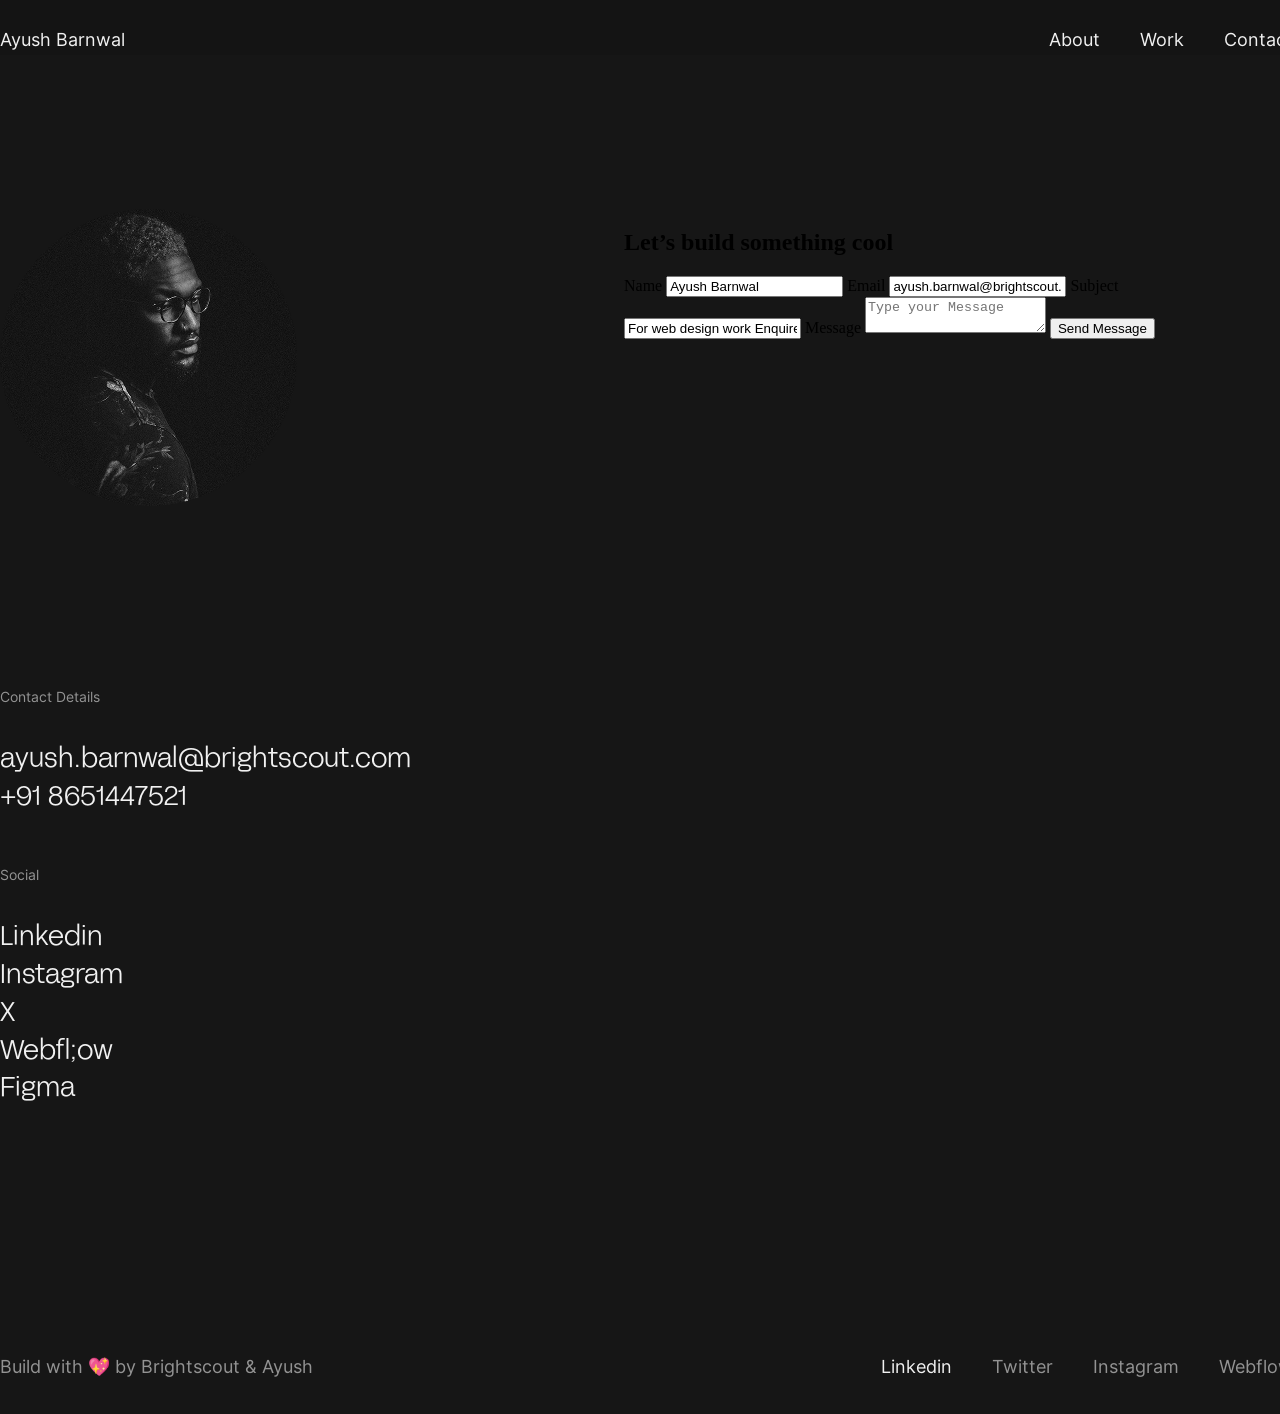
==== contact.html @ 2f176db7 "лаб5+новая страничка" ====
<!DOCTYPE html>
<html lang="en">
<head>
    <meta charset="UTF-8">
    <meta name="viewport" content="width=device-width, initial-scale=1.0">
    <link rel="stylesheet" href="styles/fonts.css">
    <link rel="stylesheet" href="styles/style.css">
    <title>Document</title>
</head>
<body>
    <header class="contact_header">
        <div class="navigation_container">
            <h1>Ayush Barnwal</h1>
            <nav>
                <ul class="nav">
                    <li><a class="nav__link" href="#">About</a></li>
                    <li><a class="nav__link" href="#">Work</a></li>
                    <li><a class="nav__link" href="#">Contact</a> </li>
                </ul>
            </nav>
        </div>
    </header>
    <main class="contact_main_container">
        <section class="contact_container">
            <div>
                <img src="./images/avatar_contact.png" alt="personal photo">
                <div>
                    <h2 class="title_contact_info">Contact Details</h2>
                    <ul class="contact_info_cont">
                        <li class="contact_info">ayush.barnwal@brightscout.com</li>
                        <li class="contact_info">+91 8651447521</li>
                    </ul>
                </div>
                <div>
                    <h3 class="title_contact_info">Social</h3>
                    <ul class="contact_info_cont">
                        <li><a class="contact_nav__link" href="#">Linkedin</a></li>
                        <li><a class="contact_nav__link" href="#">Instagram</a></li>
                        <li><a class="contact_nav__link" href="#">X</a></li>
                        <li><a class="contact_nav__link" href="#">Webfl;ow</a></li>
                        <li><a class="contact_nav__link" href="#">Figma</a></li>
                    </ul>
                </div>
            </div>
            <div>
                <h1>Let’s build something cool</h1>
                <form action="/submit" method="post">
                    <label for="name">Name</label>
                    <input type="text" name="name" placeholder="Type your Name" value="Ayush Barnwal">
                    <label for="email">Email</label>
                    <input type="email" name="email" placeholder="Type your Email" value="ayush.barnwal@brightscout.com">
                    <label for="subject">Subject</label>
                    <input type="text" name="subject" placeholder="Type your Subject" value="For web design work Enquire">
                    <label for="message">Message</label>
                    <textarea type="text" name="message" placeholder="Type your Message"></textarea>
                    <button type="submit">Send Message</button>
                </form>
            </div>
        </section>
    </main>
    <footer>
        <div class="footer_container">
            <div class="footer_nav_container">
                <span>Build with 💖 by Brightscout & Ayush</span>
                <nav>
                    <ul class="footer_nav">
                        <li><a class="footer_nav__link" href="#">Linkedin</a></li>
                        <li><a class="footer_nav__link" href="#">Twitter</a></li>
                        <li><a class="footer_nav__link" href="#">Instagram</a> </li>
                        <li><a class="footer_nav__link" href="#">Webflow</a> </li>
                    </ul>
                </nav>
            </div>
        </div>
    </footer>
</body>
</html>
---- styles/fonts.css ----
@font-face {
    font-family: 'Inter';
    src: url(../fonts/Inter-Regular.otf);
    font-weight: normal;
    font-style: normal;
    font-display: swap;
}

@font-face {
    font-family: 'AcidGrotesk';
    src: url(../fonts/AcidGrotesk-Regular.otf);
    font-weight: normal;
    font-style: normal;
    font-display: swap;
}

/* @font-face {
    font-family: 'Urania-ExtraLight';
    src: url(../fonts/Urania-ExtraLight.ttf);
    font-style: normal;
    font-display: swap;
} */
---- styles/style.css ----
*{
    box-sizing: border-box;
}

body {
    margin: 0;
    display: flex;
    height: 100%;
    flex-direction: column;
    background-color: #F1F1F1;
}

.main_header{
    display: flex;
    flex-direction: column;
    width: 100%;
    min-height: 900px;
    background-image: url("../images/main_image.jpg");
    background-repeat: no-repeat;
    background-size: contain;
    background-position: center;
    background-color: #141414;
}

.contact_header {
    display: flex;
    flex-direction: column;
    width: 100%;
    background-color: #141414;
}

.navigation_container {
    display: flex;
    justify-content: space-between;
    align-items: center;
    margin: 0 auto;
    padding-top: 26px;
    width: 1293px;
}

.navigation_container h1{
    margin: 0;
    font-size: 18px;
    font-family: 'Inter', serif;
    font-weight: 400;
    line-height: 160%;
    color: #F1F1F1;
}

.nav{
    margin: 0 auto;
    justify-content: space-between;
    display: flex;
    list-style-type: none;
    font-family: 'Inter', serif;
    font-size: 18px;
    font-weight: 400;
    line-height: 160%;
    gap: 40px;
}

.nav__link {
    text-decoration: none;
    color: #F1F1F1;
}

.title {
    margin-top: auto;
    margin-bottom: 49px;
    text-align: center;
    font-family: 'AcidGrotesk', sans-serif;
    font-size: 150px;
    font-weight: 400;
    color: #F1F1F1;
}

.main_container {
    margin: auto;
    width: 1280px;
}

.contact_main_container {
    background-color: #161616;
}

main {
    flex-grow: 1;
}

.main_title {
    margin: 0;
    font-family: 'AcidGrotesk', sans-serif;
    font-size: 40px;
    font-weight: 400;
    font-style: normal;
    color: #939393;
}

main p{
    margin: 0 auto;
    font-family: 'AcidGrotesk', sans-serif;
    font-size: 40px;
    font-style: normal;
    font-weight: 400;
    color: #161616;
}

main img{
    max-width: 100%;
}

.about_container {
    display: grid;
    grid-template-columns: 433px 1fr;
    align-self: center;
    margin: 162px auto 0;
    padding-bottom: 158px;
    border-bottom: 1px solid #939393;
}

.work_container {
    display: grid;
    grid-template-columns: 433px 1fr;
    align-self: center;
    margin: 115px auto 0;
    padding-bottom: 158px;
}

.worklist_container{
    margin: 0;
    padding: 0;
    list-style-type: none;
}

.worklist_item {
    display: flex;
    justify-content: space-between;
    align-items: center;
    height: 172px;
    border-bottom: 1px solid #939393;
}

.worklist_item:first-child{
    height: 120px;
    align-items: start;
}

.worklist_item:last-child {
    height: 120px;
    align-items: end;
    border: none;
}

.worklist_item h4 {
    font-family: 'AcidGrotesk', sans-serif;
    font-size: 40px;
    font-weight: 400;
    font-style: normal;
    margin: 0 auto;
    margin-bottom: 18px;
    color: #161616;
}

.worklist_item p {
    margin: 0;
    font-family: 'Inter', serif;
    font-size: 14px;
    font-weight: 400;
    font-style: normal;
    line-height: 160%;
    color: #161616;
}

.worklist_item button {
    border: none;
    height: 68px;
}

.svg_plus {
    border-radius: 180px;
    cursor: pointer;
}

.svg_plus_active {
    border-radius: 180px;
    cursor: pointer;
    fill: #161616;
    stroke: #F1F1F1;
}

.testimonials_container {
    display: grid;
    grid-template-columns: 433px 1fr;
    align-self: center;
    margin: 158px auto 0;
    margin-bottom: 99px;
}

.review_container {
    width: 839px;
}

.reviewer_container {
    display: flex;
    align-items: center;
    margin-top: 28px;
    margin-bottom: 120px;
    gap: 12px;
}

.reviewer_container img {
    width: 64px;
    height: 64px;
}

.reviewer_text{
    margin: 0 auto;
    font-family: 'Inter', serif;
    font-size: 14px;
    font-weight: 400;
    font-style: normal;
    line-height: 160%;
    color: #161616;
}

footer {
    display: flex;
    flex-direction: column;
    background-color: #161616;
}

.footer_container {
    width: 1293px;
    margin: 0 auto;
    margin-bottom: 32px;
}

.footer_info {
    margin-top: 136px;
    margin-bottom: 119px;
}

footer img {
    width: 85px;
    height: 85px;
}

.footer_info p {
    margin-top: 95px;
    margin-bottom: 95px;
    text-align: left;
    font-family: 'AcidGrotesk', sans-serif;
    font-size: 91px;
    font-weight: 400;
    color: #F1F1F1;
}

footer button {
    padding: 14px 28px;
    border: none;
    border-radius: 170px;
    background: #F1F1F1;
    color: #161616;
    cursor: pointer;
    font-family: 'Inter', serif;
    font-size: 18px;
    font-weight: 400;
}

.footer_nav_container {
    margin-top: auto;
    display: flex;
    justify-content: space-between;
    align-items: center;
}

.footer_nav_container span{
    margin: 0;
    font-size: 18px;
    font-family: 'Inter', serif;
    font-weight: 400;
    line-height: 160%;
    color: #939393;
}

.footer_nav{
    margin: 0 auto;
    justify-content: space-between;
    display: flex;
    list-style-type: none;
    font-family: 'Inter', serif;
    font-size: 18px;
    font-weight: 400;
    line-height: 160%;
    gap: 40px;
}

.footer_nav__link {
    text-decoration: none;
    color: #939393;
}


li:first-child .footer_nav__link {
    color: #F1F1F1;
}

.contact_container {
    display: grid;
    grid-template-columns: 624px 2fr;
    margin: auto;
    width: 1280px;
    margin-top: 154px;
    margin-bottom: 248px;
}

.contact_container img {
    margin-bottom: 176px;
    width: 297px;
    height: 297px;
}

.contact_container h2  {
    margin: 0;
    margin-bottom: 30px;
    font-family: 'Inter', serif;
    font-size: 14px;
    font-weight: 400;
    line-height: 160%;
    color: #939393;
}

.contact_container h3 {
    margin: 0;
    margin-bottom: 30px;
    margin-top: 50px;
    font-family: 'Inter', serif;
    font-size: 14px;
    font-weight: 400;
    line-height: 160%;
    color: #939393;
}

.contact_info_cont {
    margin: 0;
    padding: 0;
}

.contact_info {
    font-family: 'AcidGrotesk', sans-serif;
    font-size: 27px;
    font-weight: 400;
    line-height: 140%;
    list-style-type: none;
    color: #F1F1F1;
}

.contact_nav__link {
    text-decoration: none;
    font-family: 'AcidGrotesk', sans-serif;
    font-size: 27px;
    font-weight: 400;
    line-height: 140%;
    color: #F1F1F1;
}
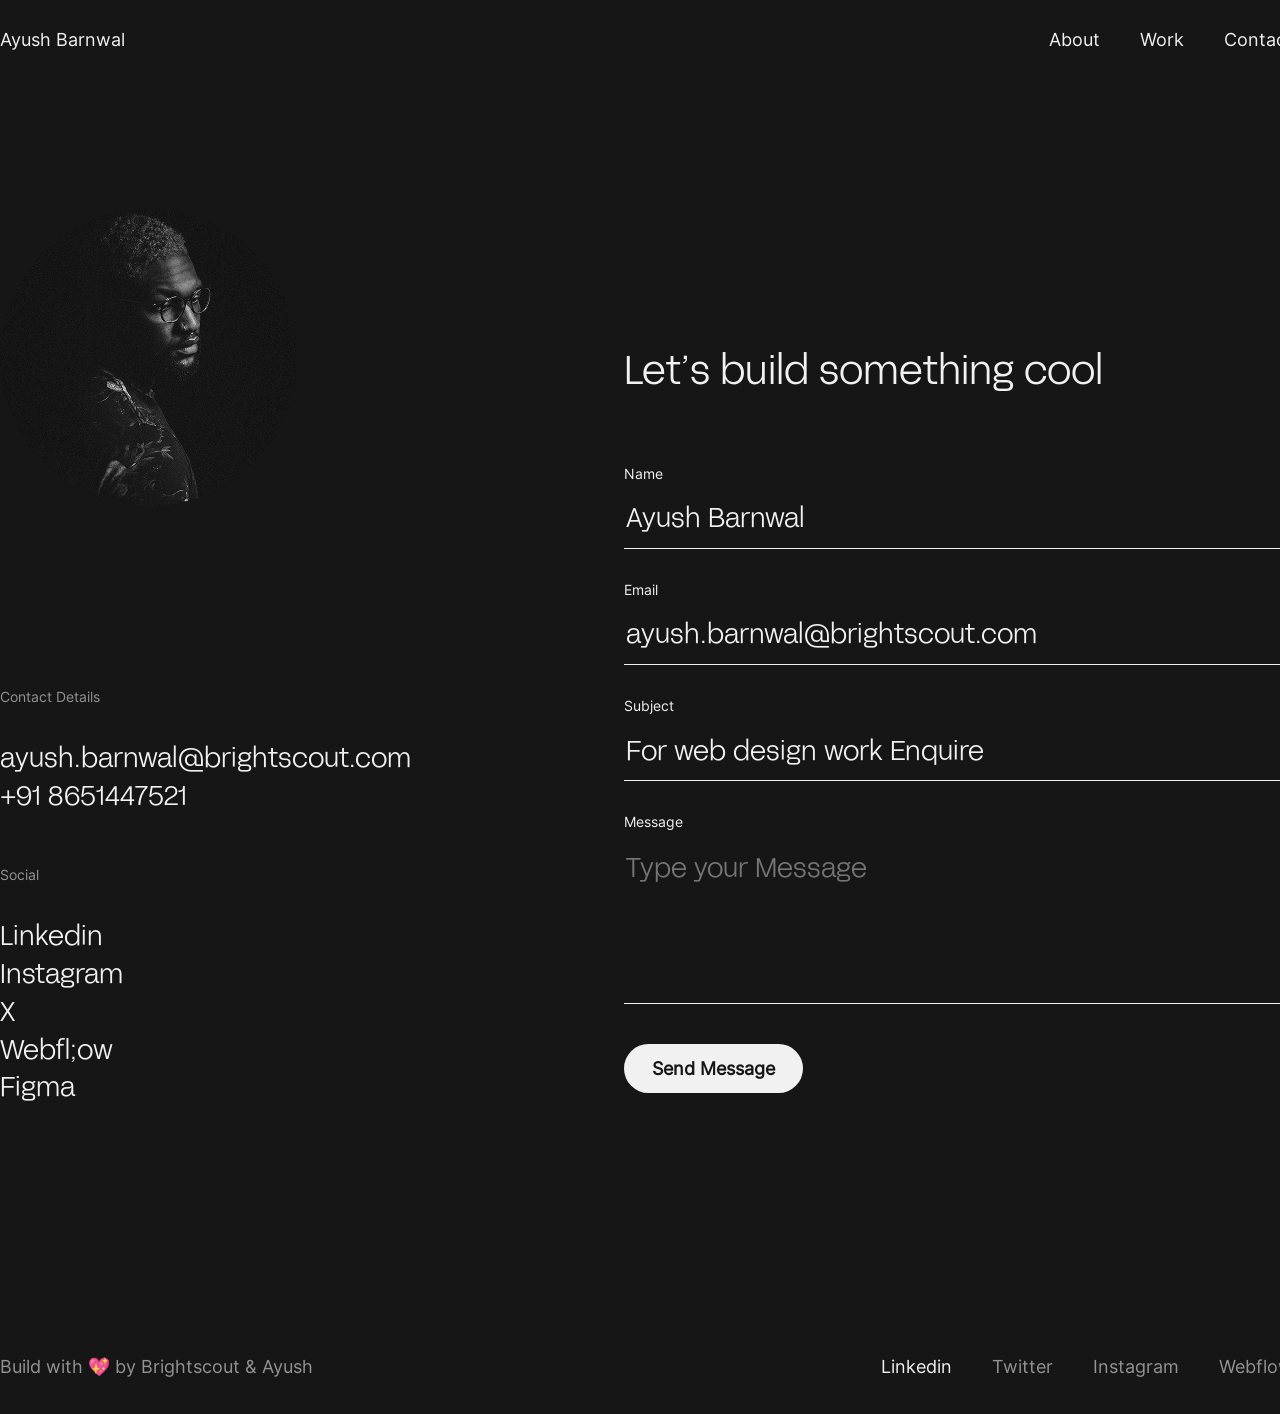
==== commit 523be70f: "лаб5+новая страничка" ====
--- a/contact.html
+++ b/contact.html
@@ -10,7 +10,7 @@
 <body>
     <header class="contact_header">
         <div class="navigation_container">
-            <h1>Ayush Barnwal</h1>
+            <a href="./index.html"> Ayush Barnwal </a>
             <nav>
                 <ul class="nav">
                     <li><a class="nav__link" href="#">About</a></li>
@@ -43,17 +43,17 @@
                 </div>
             </div>
             <div>
-                <h1>Let’s build something cool</h1>
-                <form action="/submit" method="post">
-                    <label for="name">Name</label>
-                    <input type="text" name="name" placeholder="Type your Name" value="Ayush Barnwal">
-                    <label for="email">Email</label>
-                    <input type="email" name="email" placeholder="Type your Email" value="ayush.barnwal@brightscout.com">
-                    <label for="subject">Subject</label>
-                    <input type="text" name="subject" placeholder="Type your Subject" value="For web design work Enquire">
-                    <label for="message">Message</label>
-                    <textarea type="text" name="message" placeholder="Type your Message"></textarea>
-                    <button type="submit">Send Message</button>
+                <h1 class="contact_title">Let’s build something cool</h1>
+                <form class="contact_form" action="/submit" method="post">
+                    <label class="contact__label" for="name">Name</label>
+                    <input class="contact__input" type="text" id="name" name="name" placeholder="Type your Name" value="Ayush Barnwal">
+                    <label class="contact__label" for="email">Email</label>
+                    <input class="contact__input" type="email" id="email" name="email" placeholder="Type your Email" value="ayush.barnwal@brightscout.com">
+                    <label class="contact__label" for="subject">Subject</label>
+                    <input class="contact__input" type="text" id="subject" name="subject" placeholder="Type your Subject" value="For web design work Enquire">
+                    <label class="contact__label" for="message">Message</label>
+                    <textarea class="contact__textarea" id="message" name="message" placeholder="Type your Message"></textarea>
+                    <button class="contact__button" type="submit">Send Message</button>
                 </form>
             </div>
         </section>
--- a/styles/style.css
+++ b/styles/style.css
@@ -26,7 +26,7 @@
     display: flex;
     flex-direction: column;
     width: 100%;
-    background-color: #141414;
+    background-color: #161616;
 }
 
 .navigation_container {
@@ -38,13 +38,14 @@
     width: 1293px;
 }
 
-.navigation_container h1{
-    margin: 0;
-    font-size: 18px;
-    font-family: 'Inter', serif;
-    font-weight: 400;
-    line-height: 160%;
-    color: #F1F1F1;
+.navigation_container a{
+    margin: 0;
+    font-size: 18px;
+    font-family: 'Inter', serif;
+    font-weight: 400;
+    line-height: 160%;
+    color: #F1F1F1;
+    text-decoration: none;
 }
 
 .nav{
@@ -151,7 +152,7 @@
     border: none;
 }
 
-.worklist_item h4 {
+.worklist_item h3 {
     font-family: 'AcidGrotesk', sans-serif;
     font-size: 40px;
     font-weight: 400;
@@ -320,7 +321,7 @@
     height: 297px;
 }
 
-.contact_container h2  {
+.title_contact_info {
     margin: 0;
     margin-bottom: 30px;
     font-family: 'Inter', serif;
@@ -331,19 +332,13 @@
 }
 
 .contact_container h3 {
-    margin: 0;
-    margin-bottom: 30px;
     margin-top: 50px;
-    font-family: 'Inter', serif;
-    font-size: 14px;
-    font-weight: 400;
-    line-height: 160%;
-    color: #939393;
 }
 
 .contact_info_cont {
     margin: 0;
     padding: 0;
+    list-style-type: none;
 }
 
 .contact_info {
@@ -362,4 +357,77 @@
     font-weight: 400;
     line-height: 140%;
     color: #F1F1F1;
+}
+
+.contact_title {
+    font-family: 'AcidGrotesk', sans-serif;
+    font-size: 40px;
+    font-weight: 400;
+    color: #F1F1F1;
+    margin-top: 135px;
+    margin-bottom: 71px;
+}
+
+.contact_form {
+    display: flex;
+    flex-direction: column;
+}
+
+.contact__label {
+    margin-top: 30px;
+    margin-bottom: 12px;
+    font-family: 'Inter', serif;
+    font-size: 14px;
+    font-weight: 400;
+    line-height: 160%;
+    color: #f1f1f1;
+}
+
+.contact__label:first-child {
+    margin-top: 0;
+}
+
+.contact__input {
+    margin: 0;
+    font-family: 'AcidGrotesk', sans-serif;
+    font-size: 27px;
+    font-weight: 400;
+    line-height: 140%;
+    color: #f1f1f1;
+    background-color: transparent;
+    border: none;
+    outline: none;
+    border-bottom: 1px solid #F1F1F1;
+    padding-bottom: 12px;
+}
+
+.contact__textarea {
+    margin: 0;
+    min-height: 158px;
+    resize: none;
+    font-family: 'AcidGrotesk', sans-serif;
+    font-size: 27px;
+    font-weight: 400;
+    line-height: 140%;
+    color: #f1f1f1;
+    background-color: transparent;
+    border: none;
+    outline: none;
+    border-bottom: 1px solid #F1F1F1;
+    padding-bottom: 12px;
+}
+
+.contact__button {
+    align-self: flex-start;
+    width: auto;
+    margin-top: 40px;
+    padding: 14px 28px;
+    font-family: 'Inter', serif;
+    font-size: 18px;
+    font-weight: 600;
+    border: none;
+    border-radius: 170px;
+    background: #F1F1F1;
+    color: #161616;
+    cursor: pointer;
 }
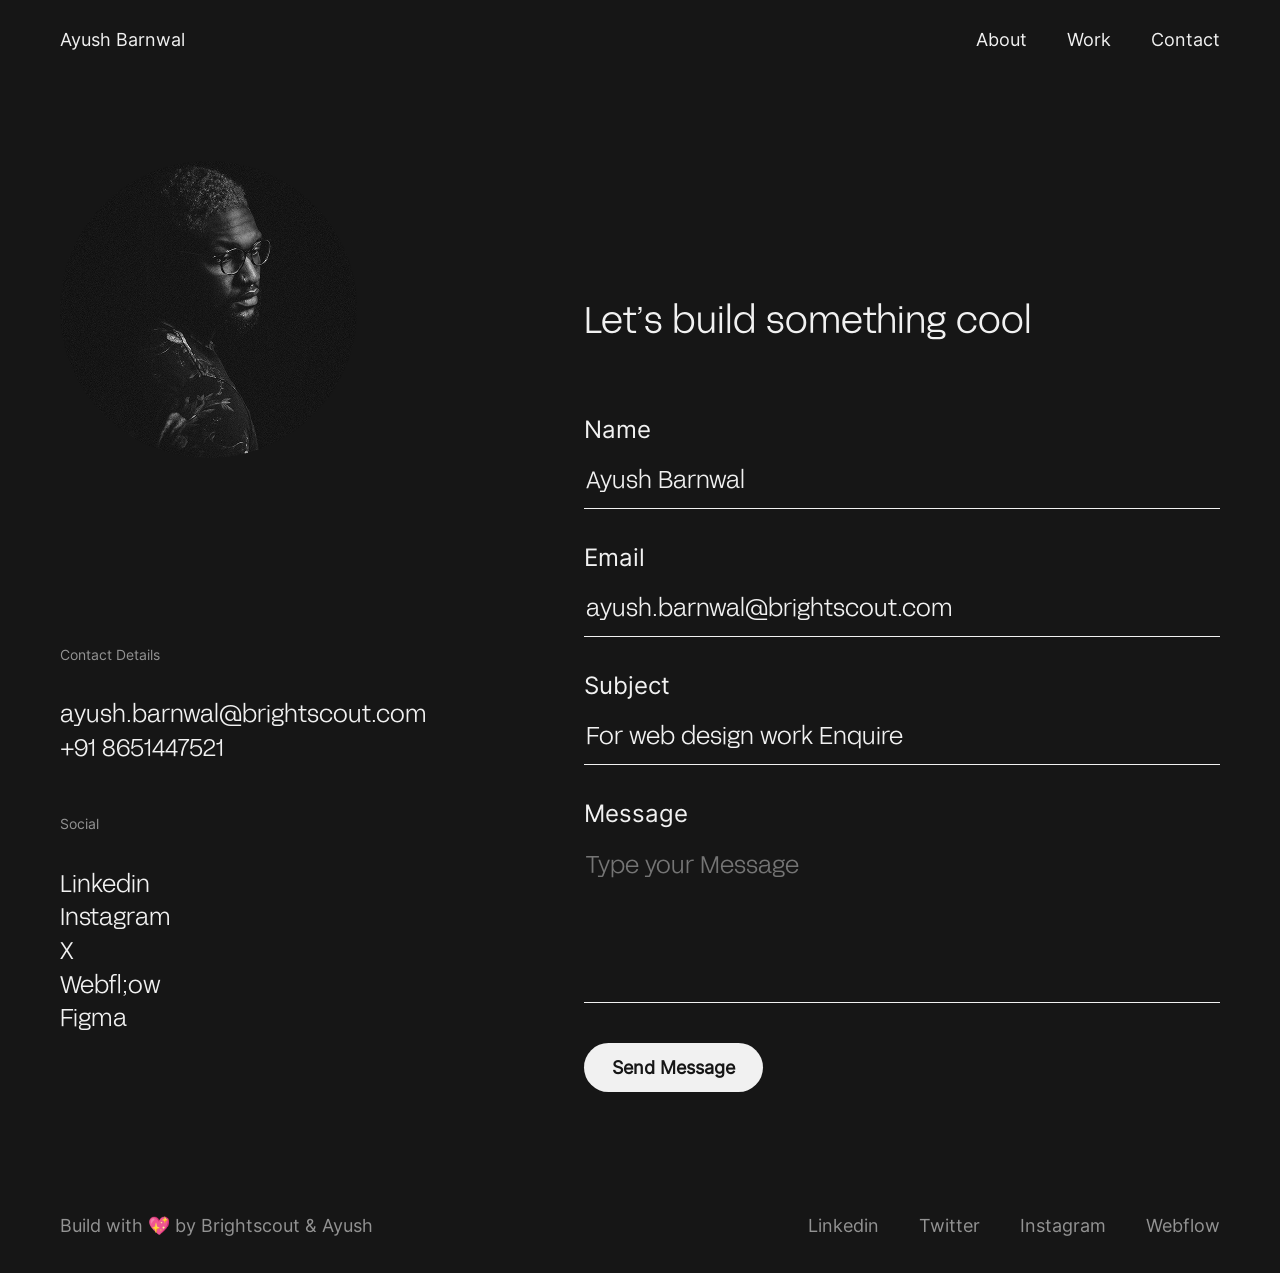
==== commit c7f861ab: "адаптивность" ====
--- a/contact.html
+++ b/contact.html
@@ -11,6 +11,11 @@
     <header class="contact_header">
         <div class="navigation_container">
             <a href="./index.html"> Ayush Barnwal </a>
+            <svg class="burger_button" width="40" height="40" viewBox="0 0 52 37" fill="none" xmlns="http://www.w3.org/2000/svg">
+                <path d="M3.5 3.5C21.0736 3.5 30.9264 3.5 48.5 3.5" stroke="#F1F1F1" stroke-width="7" stroke-linecap="round"/>
+                <path d="M3.5 18.5C21.0736 18.5 30.9264 18.5 48.5 18.5" stroke="#F1F1F1" stroke-width="7" stroke-linecap="round"/>
+                <path d="M3.5 33.5C21.0736 33.5 30.9264 33.5 48.5 33.5" stroke="#F1F1F1" stroke-width="7" stroke-linecap="round"/>
+            </svg>
             <nav>
                 <ul class="nav">
                     <li><a class="nav__link" href="#">About</a></li>
@@ -22,7 +27,7 @@
     </header>
     <main class="contact_main_container">
         <section class="contact_container">
-            <div>
+            <div class="contact_info_container">
                 <img src="./images/avatar_contact.png" alt="personal photo">
                 <div>
                     <h2 class="title_contact_info">Contact Details</h2>
--- a/styles/style.css
+++ b/styles/style.css
@@ -2,11 +2,15 @@
     box-sizing: border-box;
 }
 
+html {
+    font-size: 40px;
+}
+
 body {
-    margin: 0;
-    display: flex;
-    height: 100%;
+    display: flex;
     flex-direction: column;
+    margin: 0;
+    height: 100vh;
     background-color: #F1F1F1;
 }
 
@@ -15,10 +19,11 @@
     flex-direction: column;
     width: 100%;
     min-height: 900px;
+    padding: 0 20px;
     background-image: url("../images/main_image.jpg");
     background-repeat: no-repeat;
-    background-size: contain;
-    background-position: center;
+    background-size: cover;
+    background-position: center top;
     background-color: #141414;
 }
 
@@ -29,18 +34,25 @@
     background-color: #161616;
 }
 
+.burger_button {
+    display: none;
+    margin-left: auto;
+    cursor: pointer;
+}
+
 .navigation_container {
     display: flex;
     justify-content: space-between;
     align-items: center;
+    width: 100%;
+    max-width: 1280px;
     margin: 0 auto;
     padding-top: 26px;
-    width: 1293px;
 }
 
 .navigation_container a{
     margin: 0;
-    font-size: 18px;
+    font-size: 0.45rem;
     font-family: 'Inter', serif;
     font-weight: 400;
     line-height: 160%;
@@ -49,38 +61,61 @@
 }
 
 .nav{
+    display: flex;
+    justify-content: space-between;
     margin: 0 auto;
-    justify-content: space-between;
-    display: flex;
+    font-family: 'Inter', serif;
+    font-size: 0.45rem;
+    font-weight: 400;
+    line-height: 160%;
+    gap: 1rem;
     list-style-type: none;
-    font-family: 'Inter', serif;
-    font-size: 18px;
-    font-weight: 400;
-    line-height: 160%;
-    gap: 40px;
 }
 
 .nav__link {
+    color: #F1F1F1;
     text-decoration: none;
+}
+
+.title_anim-wrapper {
+    display: flex;
+    overflow: hidden;
+    width: 100%;
+    margin-top: auto;
+    margin-bottom: 1.225rem;
+}
+
+.title {
+    width: max-content;
+    margin: 0;
+    padding: 0;
+    padding-right: 1rem;
+    text-align: center;
+    font-family: 'AcidGrotesk', sans-serif;
+    font-size: 3.75rem;
+    font-weight: 400;
     color: #F1F1F1;
-}
-
-.title {
-    margin-top: auto;
-    margin-bottom: 49px;
-    text-align: center;
-    font-family: 'AcidGrotesk', sans-serif;
-    font-size: 150px;
-    font-weight: 400;
-    color: #F1F1F1;
+    white-space: nowrap;
+    animation: title_anim 30s linear infinite;
+}
+
+@keyframes title_anim {
+    0% {
+        transform: translate3d(0, 0, 0); /* Начинаем полностью за правым краем экрана */
+    }
+    100% {
+        transform: translate3d(-100%, 0, 0); /* Уходим полностью за левый край экрана */
+    }
 }
 
 .main_container {
-    margin: auto;
-    width: 1280px;
+    width: 100%;
+    max-width: 1280px;
+    margin: 0 auto;
 }
 
 .contact_main_container {
+    width: 100%;
     background-color: #161616;
 }
 
@@ -137,28 +172,28 @@
     display: flex;
     justify-content: space-between;
     align-items: center;
-    height: 172px;
+    min-height: 172px;
     border-bottom: 1px solid #939393;
 }
 
 .worklist_item:first-child{
-    height: 120px;
+    min-height: 120px;
     align-items: start;
 }
 
 .worklist_item:last-child {
-    height: 120px;
+    min-height: 120px;
     align-items: end;
     border: none;
 }
 
 .worklist_item h3 {
-    font-family: 'AcidGrotesk', sans-serif;
-    font-size: 40px;
-    font-weight: 400;
-    font-style: normal;
     margin: 0 auto;
     margin-bottom: 18px;
+    font-family: 'AcidGrotesk', sans-serif;
+    font-size: 40px;
+    font-weight: 400;
+    font-style: normal;
     color: #161616;
 }
 
@@ -173,13 +208,19 @@
 }
 
 .worklist_item button {
+    height: 68px;
     border: none;
-    height: 68px;
+}
+
+.worklist_item img {
+    max-width: 301px;
+    max-height: 169px;
 }
 
 .svg_plus {
     border-radius: 180px;
     cursor: pointer;
+    transition: background-color 0.4s ease;
 }
 
 .svg_plus_active {
@@ -187,6 +228,7 @@
     cursor: pointer;
     fill: #161616;
     stroke: #F1F1F1;
+    transition: background-color 0.4s ease;
 }
 
 .testimonials_container {
@@ -198,7 +240,7 @@
 }
 
 .review_container {
-    width: 839px;
+    max-width: 839px;
 }
 
 .reviewer_container {
@@ -206,7 +248,7 @@
     align-items: center;
     margin-top: 28px;
     margin-bottom: 120px;
-    gap: 12px;
+    column-gap: 12px;
 }
 
 .reviewer_container img {
@@ -214,12 +256,17 @@
     height: 64px;
 }
 
+.reviewer_info_container{
+    display: flex;
+    flex-direction: column;
+    gap: 0;
+}
+
 .reviewer_text{
-    margin: 0 auto;
+    margin: 0;
     font-family: 'Inter', serif;
     font-size: 14px;
     font-weight: 400;
-    font-style: normal;
     line-height: 160%;
     color: #161616;
 }
@@ -231,53 +278,54 @@
 }
 
 .footer_container {
-    width: 1293px;
+    width: 100%;
+    max-width: 1280px;
     margin: 0 auto;
-    margin-bottom: 32px;
+    margin-bottom: 0.8rem;
 }
 
 .footer_info {
-    margin-top: 136px;
-    margin-bottom: 119px;
+    margin-top: 3.4rem;
+    margin-bottom: 2.975rem;
 }
 
 footer img {
-    width: 85px;
-    height: 85px;
+    width: 2.125rem;
+    height: 2.125rem;
 }
 
 .footer_info p {
-    margin-top: 95px;
-    margin-bottom: 95px;
+    margin-top: 2.375rem;
+    margin-bottom: 2.375rem;
     text-align: left;
     font-family: 'AcidGrotesk', sans-serif;
-    font-size: 91px;
+    font-size: 2.275rem;
     font-weight: 400;
     color: #F1F1F1;
 }
 
 footer button {
-    padding: 14px 28px;
+    padding: 0.35rem 0.7rem;
+    font-family: 'Inter', serif;
+    font-size: 0.45rem;
+    font-weight: 400;
+    color: #161616;
+    background: #F1F1F1;
+    cursor: pointer;
     border: none;
-    border-radius: 170px;
-    background: #F1F1F1;
-    color: #161616;
-    cursor: pointer;
-    font-family: 'Inter', serif;
-    font-size: 18px;
-    font-weight: 400;
+    border-radius: 4.25rem;
 }
 
 .footer_nav_container {
-    margin-top: auto;
     display: flex;
     justify-content: space-between;
     align-items: center;
+    margin-top: auto;
 }
 
 .footer_nav_container span{
     margin: 0;
-    font-size: 18px;
+    font-size: 0.45rem;
     font-family: 'Inter', serif;
     font-weight: 400;
     line-height: 160%;
@@ -285,40 +333,42 @@
 }
 
 .footer_nav{
+    display: flex; 
+    justify-content: space-between;
     margin: 0 auto;
-    justify-content: space-between;
-    display: flex;
+    font-family: 'Inter', serif;
+    font-size: 0.45rem;
+    font-weight: 400;
+    line-height: 160%;
+    gap: 1rem;
     list-style-type: none;
-    font-family: 'Inter', serif;
-    font-size: 18px;
-    font-weight: 400;
-    line-height: 160%;
-    gap: 40px;
 }
 
 .footer_nav__link {
+    color: #939393;
     text-decoration: none;
-    color: #939393;
-}
-
-
-li:first-child .footer_nav__link {
+    transition: color 0.3s ease; 
+}
+
+
+.footer_nav__link:hover {
     color: #F1F1F1;
 }
 
 .contact_container {
     display: grid;
     grid-template-columns: 624px 2fr;
-    margin: auto;
-    width: 1280px;
-    margin-top: 154px;
-    margin-bottom: 248px;
+    max-width: 1280px;
+    margin: 0 auto;
+    padding: 154px 0px 248px;
 }
 
 .contact_container img {
+    width: 100%;
+    max-width: 297px;
+    height: 100%;
+    max-height: 297px;
     margin-bottom: 176px;
-    width: 297px;
-    height: 297px;
 }
 
 .title_contact_info {
@@ -346,26 +396,26 @@
     font-size: 27px;
     font-weight: 400;
     line-height: 140%;
-    list-style-type: none;
     color: #F1F1F1;
 }
 
 .contact_nav__link {
-    text-decoration: none;
+    display: block;
     font-family: 'AcidGrotesk', sans-serif;
     font-size: 27px;
     font-weight: 400;
     line-height: 140%;
     color: #F1F1F1;
+    text-decoration: none;
 }
 
 .contact_title {
-    font-family: 'AcidGrotesk', sans-serif;
-    font-size: 40px;
-    font-weight: 400;
-    color: #F1F1F1;
     margin-top: 135px;
     margin-bottom: 71px;
+    font-family: 'AcidGrotesk', sans-serif;
+    font-size: 40px;
+    font-weight: 400;
+    color: #F1F1F1;
 }
 
 .contact_form {
@@ -389,6 +439,7 @@
 
 .contact__input {
     margin: 0;
+    padding-bottom: 12px;
     font-family: 'AcidGrotesk', sans-serif;
     font-size: 27px;
     font-weight: 400;
@@ -398,12 +449,12 @@
     border: none;
     outline: none;
     border-bottom: 1px solid #F1F1F1;
+}
+
+.contact__textarea {
+    min-height: 158px;
+    margin: 0;
     padding-bottom: 12px;
-}
-
-.contact__textarea {
-    margin: 0;
-    min-height: 158px;
     resize: none;
     font-family: 'AcidGrotesk', sans-serif;
     font-size: 27px;
@@ -414,7 +465,6 @@
     border: none;
     outline: none;
     border-bottom: 1px solid #F1F1F1;
-    padding-bottom: 12px;
 }
 
 .contact__button {
@@ -430,4 +480,259 @@
     background: #F1F1F1;
     color: #161616;
     cursor: pointer;
+}
+
+@media screen and (max-width:1280px){
+
+    .main_header{
+        background-color: transparent;
+        min-height: 600px;
+    }
+
+    .navigation_container {
+        padding: 26px 60px;
+    }
+
+    .title{
+        font-size: 130px;
+    }
+
+    .main_container {
+        max-width: 1200px;
+        padding: 0 60px;
+    }
+
+    main p,
+    .main_title,
+    .worklist_item h3 {
+        font-size: 32px;
+    }
+
+    .about_container {
+        grid-template-columns: 300px 1fr;
+        margin: 142px auto 0;
+        padding-bottom: 138px;
+    }
+
+    .work_container {
+        grid-template-columns: 300px 1fr;
+        margin: 95px auto 0;
+        padding-bottom: 138px;
+    }
+
+    .testimonials_container {
+        grid-template-columns: 300px 1fr;
+        margin: 138px auto 0;
+        margin-bottom: 79px;
+    }
+
+    .reviewer_container {
+        margin-top: 28px;
+        margin-bottom: 90px;
+        column-gap: 12px;
+    }
+
+    .footer_nav_container,
+    .footer_info {
+        padding: 0px 60px;
+    }
+
+    .footer_info p {
+        font-size: 76px;
+    }
+
+    .contact_container {
+        grid-template-columns: 524px 2fr;
+        padding: 80px 60px 120px;
+    }
+
+    .contact_title {
+        font-size: 37px;
+    }
+
+    .contact_info, 
+    .contact_nav__link,
+    .contact__label,
+    .contact__input,
+    .contact__textarea
+    {
+        font-size: 24px;
+    }
+}
+
+@media screen and (max-width:1024px){
+
+    .nav{
+        display: none;
+    }
+    
+    .burger_button {
+        display: block;
+    }
+    
+    .navigation_container {
+        padding: 26px 40px;
+    }
+
+    .main_header{
+        min-height: 500px;
+    }
+
+    .title{
+        font-size: 100px;
+    }
+
+    .main_container {
+        padding: 0 40px;
+    }
+
+    main p,
+    .main_title,
+    .worklist_item h3 {
+        font-size: 28px;
+    }
+
+    .about_container {
+        grid-template-columns: 1fr; 
+        margin-top: 60px;
+        gap: 40px;
+        padding-bottom: 100px;
+    }
+
+    .work_container {
+        grid-template-columns: 1fr; 
+        margin-top: 60px;
+        gap: 40px;
+    }
+
+    .testimonials_container {
+        grid-template-columns: 1fr; 
+        margin-top: 60px;
+        margin-bottom: 0;
+        gap: 40px;
+        padding-bottom: 20px;
+    }
+
+    .footer_info {
+        margin-top: 86px;
+        margin-bottom: 69px;
+    }
+
+    .footer_info p{
+        margin-top: 50px;
+        margin-bottom: 50px;
+        font-size: 52px;
+    }
+
+    .contact_container {
+        display: flex;
+        flex-direction: column;
+        gap: 40px;
+        padding: 80px 40px;
+    }
+
+    .contact_container h3{
+        margin-top: 0;
+    }
+
+    .contact_container img{
+        margin: 0;
+        flex-shrink: 0;
+        max-width: 200px;
+    }
+
+    .contact_title {
+        margin-top: 80px;
+    }
+
+    .contact_info_container {
+        display: flex;
+        justify-content: space-between;
+        align-items: start;
+    }
+
+    .contact_info, 
+    .contact_nav__link,
+    .contact__label,
+    .contact__input,
+    .contact__textarea
+    {
+        font-size: 20px;
+    }
+}
+
+@media screen and (max-width:768px){
+
+    .main_header{
+        min-height: 400px;
+    }
+    
+    .burger_button {
+        display: block;
+    }
+
+    .title{
+        font-size: 90px;
+    }
+
+    .nav{
+        display: none;
+    }
+
+    .testimonials_container {
+        margin-bottom: 0;
+    }
+
+    .footer_info {
+        margin-top: 56px;
+        margin-bottom: 39px;
+    }
+
+    .footer_info p{
+        margin-top: 30px;
+        margin-bottom: 30px;
+        font-size: 40px;
+    }
+
+    .footer_nav_container {
+        flex-direction: column; 
+        align-items: start;
+        gap: 24px; 
+    }
+
+    .footer_nav_container nav {
+        order: 1;
+    }
+
+    .footer_nav_container span {
+        order: 2;
+    }
+    
+    .footer_nav {
+        flex-direction: column; 
+        gap: 0px; 
+        padding: 0;
+    }
+    
+    .footer_nav__link {
+        display: block; 
+        padding: 8px 0; 
+    }
+
+    .contact_container img{
+        max-width: 150px;
+    }
+
+    .contact_info, 
+    .contact_nav__link,
+    .contact__label,
+    .contact__input,
+    .contact__textarea
+    {
+        font-size: 16px;
+    }
+
+    .contact_title {
+        margin-top: 80px;
+    }
 }
